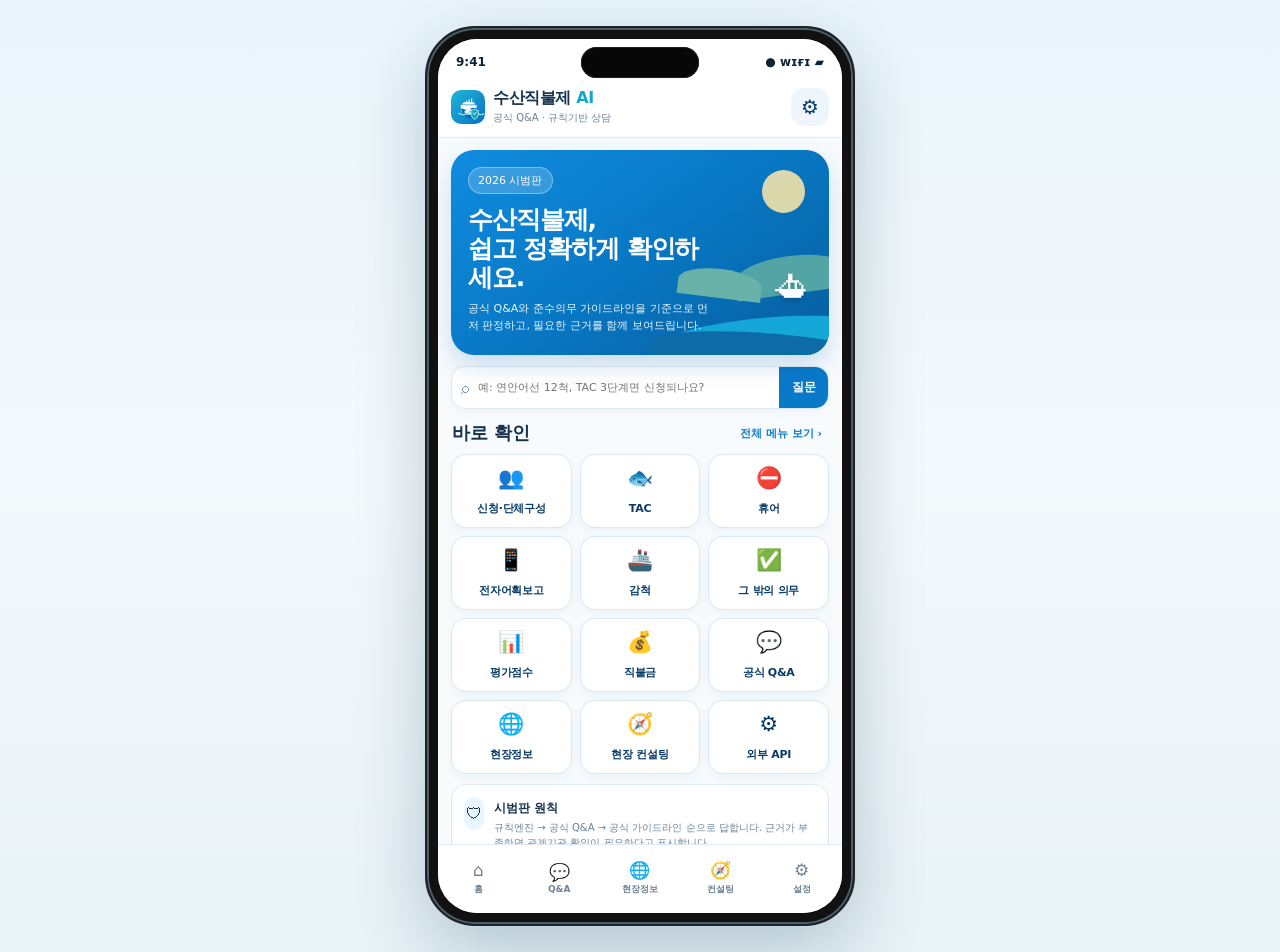
==== index.html @ a07ad02c "Add files via upload" ====
<!doctype html>
<html lang="ko">
<head>
  <meta charset="utf-8">
  <meta name="viewport" content="width=device-width, initial-scale=1, viewport-fit=cover">
  <meta name="theme-color" content="#0a79c9">
  <title>수산직불제 AI</title>
  <link rel="manifest" href="./manifest.json">
  <link rel="stylesheet" href="./css/app.css">
</head>
<body>
  <div class="stage">
    <div class="phone-shell">
      <div class="phone-hardware">
        <div class="dynamic-island"></div>
      </div>

      <div id="app" class="phone-screen">
        <header class="statusbar" aria-hidden="true">
          <span>9:41</span>
          <span>● ᴡɪғɪ ▰</span>
        </header>

        <header class="topbar">
          <div class="brand">
            <img src="./assets/icon.svg" class="brand-icon" alt="">
            <div>
              <strong>수산직불제 <em>AI</em></strong>
              <small>공식 Q&A · 규칙기반 상담</small>
            </div>
          </div>
          <button class="round-icon" data-nav="settings" aria-label="설정">⚙</button>
        </header>

        <main>
          <section class="view active" id="home">
            <article class="hero-card">
              <div class="hero-copy">
                <span class="version-pill">2026 시범판</span>
                <h1>수산직불제,<br>쉽고 정확하게 확인하세요.</h1>
                <p>공식 Q&A와 준수의무 가이드라인을 기준으로 먼저 판정하고, 필요한 근거를 함께 보여드립니다.</p>
              </div>
              <div class="hero-art" aria-hidden="true">
                <div class="sun"></div>
                <div class="island i1"></div>
                <div class="island i2"></div>
                <div class="boat">⛴</div>
                <div class="wave w1"></div>
                <div class="wave w2"></div>
              </div>
            </article>

            <div class="askbar">
              <span class="search-dot">⌕</span>
              <input id="homeQuestion" placeholder="예: 연안어선 12척, TAC 3단계면 신청되나요?">
              <button id="homeAsk">질문</button>
            </div>

            <div id="homeAnswer" class="result-card hidden"></div>

            <div class="section-title-row">
              <h2>바로 확인</h2>
              <button class="text-btn" data-nav="faq">전체 메뉴 보기 ›</button>
            </div>

            <div class="menu-grid">
              <button data-nav="eligibility"><span class="menu-ico people">👥</span><b>신청·단체구성</b></button>
              <button data-tool="faq:TAC"><span class="menu-ico fish">🐟</span><b>TAC</b></button>
              <button data-tool="faq:휴어"><span class="menu-ico stop">⛔</span><b>휴어</b></button>

              <button data-tool="faq:전자어획보고"><span class="menu-ico report">📱</span><b>전자어획보고</b></button>
              <button data-tool="faq:감척"><span class="menu-ico ship">🚢</span><b>감척</b></button>
              <button data-tool="faq:그밖의의무"><span class="menu-ico duty">✅</span><b>그 밖의 의무</b></button>

              <button data-nav="score"><span class="menu-ico score">📊</span><b>평가점수</b></button>
              <button data-tool="faq:직불금"><span class="menu-ico money">💰</span><b>직불금</b></button>
              <button data-nav="faq"><span class="menu-ico qa">💬</span><b>공식 Q&A</b></button>

              <button data-nav="wiki"><span class="menu-ico globe">🌐</span><b>현장정보</b></button>
              <button data-nav="consult"><span class="menu-ico consult">🧭</span><b>현장 컨설팅</b></button>
              <button data-nav="settings"><span class="menu-ico api">⚙</span><b>외부 API</b></button>
            </div>

            <aside class="principle-card">
              <div class="principle-icon">🛡</div>
              <div>
                <strong>시범판 원칙</strong>
                <p>규칙엔진 → 공식 Q&A → 공식 가이드라인 순으로 답합니다. 근거가 부족하면 관계기관 확인이 필요하다고 표시합니다.</p>
              </div>
            </aside>
          </section>

          <section class="view" id="eligibility">
            <div class="page-title">
              <button class="back" data-nav="home">‹</button>
              <h2>신청·단체구성</h2>
              <span></span>
            </div>

            <div class="sheet form">
              <div class="field-row">
                <label>어업 구분</label>
                <select id="fisheryType">
                  <option value="coastal">연안어업</option>
                  <option value="offshore">근해어업</option>
                </select>
              </div>
              <div class="field-row">
                <label>TAC 유형</label>
                <select id="tacType">
                  <option value="ordinary">일반</option>
                  <option value="stage3">TAC 3단계</option>
                  <option value="pilot">시범 TAC</option>
                </select>
              </div>
              <div class="field-row">
                <label>구성 어선 수</label>
                <input id="vesselCount" type="number" min="0" value="12">
              </div>
              <button class="primary wide" id="checkEligibility">판정하기</button>
            </div>
            <div id="eligibilityResult" class="result-card"></div>
          </section>

          <section class="view" id="score">
            <div class="page-title">
              <button class="back" data-nav="home">‹</button>
              <h2>평가점수</h2>
              <span></span>
            </div>

            <div class="sheet form">
              <h3>휴어 점수범위</h3>
              <div class="two-col">
                <label>전체 구성원<input id="closureTotal" type="number" value="30"></label>
                <label>참여 구성원<input id="closureJoin" type="number" value="30"></label>
              </div>
              <label>연속 조업중단 일수<input id="closureDays" type="number" value="55"></label>
              <button class="primary" id="calcClosure">계산</button>
              <div id="closureResult" class="mini-result"></div>
            </div>

            <div class="sheet form">
              <h3>전자어획보고 참여점수</h3>
              <div class="two-col">
                <label>전체 구성원<input id="reportTotal" type="number" value="30"></label>
                <label>참여 구성원<input id="reportJoin" type="number" value="26"></label>
              </div>
              <button class="primary" id="calcReport">계산</button>
              <div id="reportResult" class="mini-result"></div>
            </div>

            <div class="sheet form">
              <h3>부적격 비율 감액</h3>
              <div class="two-col">
                <label>점검 대상 모수<input id="ineligibleTotal" type="number" value="30"></label>
                <label>부적격 구성원<input id="ineligibleCount" type="number" value="10"></label>
              </div>
              <button class="primary" id="calcReduction">감액 계산</button>
              <div id="reductionResult" class="mini-result"></div>
            </div>
          </section>

          <section class="view" id="faq">
            <div class="page-title">
              <button class="back" data-nav="home">‹</button>
              <h2>공식 Q&A</h2>
              <span></span>
            </div>

            <div class="faq-search">
              <input id="faqSearch" placeholder="질문을 검색해보세요. (예: 직불금, 신청자격)">
              <button id="faqSearchBtn">⌕</button>
            </div>
            <div class="chips" id="faqChips"></div>
            <div id="faqList"></div>
          </section>

          <section class="view" id="wiki">
            <div class="page-title">
              <button class="back" data-nav="home">‹</button>
              <h2>현장정보</h2>
              <span></span>
            </div>

            <div class="info-banner">
              <b>공식정보와 이용자 현장정보는 분리됩니다.</b>
              <p>🟢 확인된 정보 / 🟡 이용자 작성정보</p>
            </div>

            <button class="primary wide" id="openWikiForm">＋ 정보 올리기</button>
            <div id="wikiForm" class="sheet form hidden">
              <label>제목<input id="wikiTitle" maxlength="100"></label>
              <label>분류<select id="wikiCategory"><option>TAC</option><option>휴어</option><option>전자어획보고</option><option>감척</option><option>신청</option><option>기타</option></select></label>
              <label>지역(선택)<input id="wikiRegion" placeholder="예: 경남 통영"></label>
              <label>내용<textarea id="wikiBody" rows="5"></textarea></label>
              <label class="check"><input type="checkbox" id="wikiConfirm"> <span>공식자료가 아닌 이용자 현장정보임을 확인합니다.</span></label>
              <button class="primary" id="saveWiki">로컬 시범 저장</button>
            </div>
            <div id="wikiList"></div>
          </section>

          <section class="view" id="consult">
            <div class="page-title">
              <button class="back" data-nav="home">‹</button>
              <h2>현장 컨설팅</h2>
              <span></span>
            </div>

            <div class="warning-banner">
              <b>시범판에서는 개인식별정보를 저장하지 않습니다.</b>
              <p>기관 백엔드 연결 후 동의·권한·보안정책을 적용합니다.</p>
            </div>

            <div class="sheet form">
              <label>익명 사례 ID<input id="caseId" placeholder="예: CASE-2026-001"></label>
              <label>지역<input id="caseRegion" placeholder="시·군 수준"></label>
              <label>어업구분<select id="caseFishery"><option>연안</option><option>근해</option></select></label>
              <label>주요 상담분야<select id="caseTopic"><option>신청·단체구성</option><option>TAC</option><option>휴어</option><option>전자어획보고</option><option>감척</option><option>그 밖의 의무</option><option>직불금</option><option>기타</option></select></label>
              <label>애로사항<textarea id="caseIssue" rows="4"></textarea></label>
              <label>상담·조치내용<textarea id="caseAdvice" rows="4"></textarea></label>
              <button class="primary" id="exportCase">익명 기록 JSON 내려받기</button>
            </div>
          </section>

          <section class="view" id="settings">
            <div class="page-title">
              <button class="back" data-nav="home">‹</button>
              <h2>설정</h2>
              <span></span>
            </div>

            <div class="settings-list">
              <details open>
                <summary><span class="setting-icon blue">🏢</span><div><b>유관기관 API</b><small>해양수산부·지자체 등 기관 데이터 연결</small></div><i>›</i></summary>
                <div class="setting-body form">
                  <label>연결 이름<input id="instName" placeholder="예: 기관 TAC API"></label>
                  <label>Proxy/Base URL<input id="instUrl" placeholder="https://..."></label>
                  <label>임시 토큰(세션 전용)<input id="instToken" type="password" autocomplete="off"></label>
                  <button class="secondary" id="testInst">연결 테스트</button>
                  <div id="instStatus" class="status"></div>
                </div>
              </details>

              <details>
                <summary><span class="setting-icon green">A</span><div><b>유료 API</b><small>더 다양한 분석 기능을 이용할 수 있습니다.</small></div><i>›</i></summary>
                <div class="setting-body form">
                  <label>서비스명<input id="paidName"></label>
                  <label>Proxy/Base URL<input id="paidUrl"></label>
                  <label>임시 토큰(세션 전용)<input id="paidToken" type="password" autocomplete="off"></label>
                  <button class="secondary" id="testPaid">연결 테스트</button>
                  <div id="paidStatus" class="status"></div>
                </div>
              </details>

              <details>
                <summary><span class="setting-icon cyan">✥</span><div><b>AI 연결</b><small>최신 AI로 더 정확한 보조 설명 제공</small></div><i>›</i></summary>
                <div class="setting-body form">
                  <label>공급자<select id="aiProvider"><option>OpenAI</option><option>Gemini</option><option>OpenAI-compatible</option></select></label>
                  <label>Worker Proxy URL<input id="aiUrl" placeholder="https://worker.example.com/ai"></label>
                  <label>모델명<input id="aiModel" placeholder="기관에서 지정"></label>
                  <label>임시 토큰(세션 전용)<input id="aiToken" type="password" autocomplete="off"></label>
                  <button class="secondary" id="testAi">연결 테스트</button>
                  <div id="aiStatus" class="status"></div>
                </div>
              </details>

              <details>
                <summary><span class="setting-icon gray">🗓</span><div><b>기준연도 설정</b><small>현재 2026년 기준</small></div><i>›</i></summary>
                <div class="setting-body"><p>v0.2 시범판은 2026년 공식 Q&A·가이드라인 기준입니다.</p></div>
              </details>

              <details>
                <summary><span class="setting-icon blue">?</span><div><b>도움말</b><small>이용 방법과 주의사항</small></div><i>›</i></summary>
                <div class="setting-body"><p>API가 없어도 기본 상담은 작동합니다. 운영판에서는 실제 API Key를 정적 파일에 넣지 않고 Worker/기관 서버 환경변수에 보관합니다.</p></div>
              </details>
            </div>

            <div class="future-card">
              <span>◉</span>
              <div>
                <b>확장 가능한 구조</b>
                <p>향후 수산자원 관리, 어획량, 자원량 등 기관 데이터와 연계할 수 있도록 설계합니다.</p>
              </div>
            </div>
          </section>
        </main>

        <nav class="bottomnav">
          <button data-nav="home"><span>⌂</span><b>홈</b></button>
          <button data-nav="faq"><span>💬</span><b>Q&A</b></button>
          <button data-nav="wiki"><span>🌐</span><b>현장정보</b></button>
          <button data-nav="consult"><span>🧭</span><b>컨설팅</b></button>
          <button data-nav="settings"><span>⚙</span><b>설정</b></button>
        </nav>
      </div>
    </div>
  </div>

  <script src="./js/app.js"></script>
</body>
</html>
---- css/app.css ----
:root{
  --blue:#0a79c9;--blue2:#0e8fe1;--navy:#073a66;--cyan:#19acd3;--teal:#15a6a3;
  --bg:#edf5fa;--screen:#f7fbfe;--card:#fff;--text:#15324a;--muted:#6a8295;
  --line:#dce9f2;--ok:#0b9d69;--warn:#f59a23;--danger:#d84f4f;
}
*{box-sizing:border-box}
html,body{margin:0;min-height:100%;font-family:system-ui,-apple-system,"Noto Sans KR","Apple SD Gothic Neo",sans-serif;color:var(--text);background:
linear-gradient(180deg,#eaf5fb,#f4f9fc 50%,#e8f2f7)}
body{padding:26px 12px}
button,input,select,textarea{font:inherit}
button{cursor:pointer}

.stage{min-height:100vh;display:flex;justify-content:center;align-items:flex-start}
.phone-shell{
  width:430px;max-width:100%;height:900px;position:relative;background:#111;border:2px solid #1c242a;
  border-radius:50px;padding:11px;box-shadow:0 24px 70px rgba(13,55,79,.24),inset 0 0 0 2px #4d5d67;
}
.phone-hardware{position:absolute;inset:0;pointer-events:none;z-index:100}
.dynamic-island{
  position:absolute;top:19px;left:50%;transform:translateX(-50%);width:118px;height:31px;border-radius:20px;background:#070707;
  box-shadow:inset 0 0 0 1px #202020;
}
.phone-screen{
  position:relative;width:100%;height:100%;border-radius:39px;overflow:hidden;background:var(--screen);
  display:flex;flex-direction:column;
}
.statusbar{
  height:37px;display:flex;align-items:center;justify-content:space-between;padding:8px 18px 0;font-size:12px;font-weight:800;color:#0d2435;
  background:#fff;flex:0 0 auto;
}
.topbar{
  height:62px;background:#fff;border-bottom:1px solid var(--line);display:flex;align-items:center;justify-content:space-between;
  padding:9px 13px;flex:0 0 auto;
}
.brand{display:flex;align-items:center;gap:8px}.brand-icon{width:34px;height:34px;border-radius:10px}
.brand strong{display:block;font-size:16px;letter-spacing:-.4px}.brand em{font-style:normal;color:#14a8c5}.brand small{display:block;font-size:10px;color:var(--muted);margin-top:2px}
.round-icon{width:38px;height:38px;border:0;border-radius:13px;background:#eef6fb;color:var(--navy);font-size:20px}

main{flex:1;overflow:auto;padding:12px 13px 90px;scrollbar-width:none}main::-webkit-scrollbar{display:none}
.view{display:none}.view.active{display:block}

.hero-card{
  position:relative;height:205px;border-radius:23px;overflow:hidden;background:linear-gradient(145deg,#108ce0 0%,#0877c3 52%,#075d9e 100%);
  color:#fff;padding:17px 17px 15px;box-shadow:0 11px 25px rgba(0,91,154,.18)
}
.hero-copy{position:relative;z-index:2;width:73%}.version-pill{display:inline-block;padding:5px 9px;border-radius:999px;background:rgba(255,255,255,.18);border:1px solid rgba(255,255,255,.35);font-size:11px}
.hero-card h1{font-size:25px;line-height:1.15;margin:12px 0 8px;letter-spacing:-1.1px}.hero-card p{font-size:11px;line-height:1.55;margin:0;color:#e8f7ff}
.hero-art{position:absolute;right:0;bottom:0;width:47%;height:100%;overflow:hidden}
.sun{position:absolute;width:43px;height:43px;border-radius:50%;background:#ffe9a8;right:24px;top:20px;opacity:.85}
.island{position:absolute;background:#5bb7b6;border-radius:50% 50% 0 0;filter:brightness(.9)}.i1{width:110px;height:38px;right:-16px;bottom:61px;transform:rotate(-8deg)}.i2{width:84px;height:29px;right:67px;bottom:57px;transform:rotate(7deg);background:#74c6bc}
.boat{position:absolute;right:19px;bottom:47px;font-size:35px;filter:drop-shadow(0 3px 2px rgba(0,0,0,.15))}
.wave{position:absolute;left:0;right:0;border-radius:50% 50% 0 0}.w1{height:53px;bottom:-15px;background:#13a6d6;transform:rotate(-4deg);width:140%}.w2{height:39px;bottom:-18px;background:#0d6ca8;transform:rotate(5deg);width:140%}

.askbar{
  margin:11px 0 12px;display:grid;grid-template-columns:24px 1fr 49px;align-items:center;background:#fff;border:1px solid var(--line);
  border-radius:14px;height:43px;box-shadow:0 3px 10px rgba(18,67,97,.04);overflow:hidden
}
.search-dot{padding-left:9px;color:#8199aa}.askbar input{height:100%;border:0;outline:0;font-size:11px;color:var(--text);min-width:0}.askbar button{height:100%;border:0;background:var(--blue);color:#fff;font-weight:800;font-size:12px}

.section-title-row{display:flex;justify-content:space-between;align-items:center;margin:3px 1px 9px}.section-title-row h2{font-size:18px;margin:0}.text-btn{border:0;background:transparent;color:var(--blue);font-size:11px;font-weight:700}

.menu-grid{display:grid;grid-template-columns:repeat(3,1fr);gap:8px}
.menu-grid button{
  min-height:74px;border:1px solid #d9e8f2;border-radius:15px;background:#fff;padding:9px 5px 7px;
  box-shadow:0 4px 10px rgba(27,77,107,.05);color:var(--navy)
}
.menu-ico{display:block;font-size:21px;line-height:1;margin-bottom:8px}.menu-grid b{font-size:11px;letter-spacing:-.3px}

.principle-card{display:flex;gap:10px;margin-top:10px;padding:12px;border-radius:15px;background:#fff;border:1px solid var(--line)}
.principle-icon{width:33px;height:33px;border-radius:12px;display:grid;place-items:center;background:#e9f5ff}
.principle-card strong{font-size:12px}.principle-card p{font-size:10px;line-height:1.45;margin:4px 0 0;color:var(--muted)}

.page-title{display:grid;grid-template-columns:38px 1fr 38px;align-items:center;margin:0 0 11px}.page-title h2{text-align:center;font-size:17px;margin:0}.back{border:0;background:transparent;font-size:31px;line-height:1;color:#1d3c53}

.sheet,.result-card,.faq-item,.wiki-item{background:#fff;border:1px solid var(--line);border-radius:17px;box-shadow:0 4px 13px rgba(15,63,92,.05)}
.sheet{padding:14px;margin:10px 0}
.form{display:grid;gap:11px}.form h3{margin:0 0 2px;font-size:15px}.form label{display:grid;gap:6px;font-size:11px;font-weight:800;color:#315268}
.form input,.form select,.form textarea{width:100%;border:1px solid var(--line);border-radius:11px;background:#fbfdff;padding:11px;color:var(--text);outline:none}
.field-row{display:grid;grid-template-columns:110px 1fr;align-items:center}.field-row label{font-size:12px}.two-col{display:grid;grid-template-columns:1fr 1fr;gap:9px}
.check{display:grid!important;grid-template-columns:auto 1fr!important;align-items:start!important}.check input{width:auto!important;margin-top:3px}
.primary,.secondary{border-radius:12px;padding:11px 13px;font-weight:800;border:0}.primary{background:linear-gradient(135deg,var(--blue),var(--blue2));color:#fff}.secondary{background:#fff;color:var(--blue);border:1px solid var(--blue)}.wide{width:100%}

.result-card{padding:13px;margin:10px 0;font-size:12px;line-height:1.55}.result-card h3{font-size:14px;margin:4px 0 6px}.verdict{font-size:15px;font-weight:900;color:var(--ok)}.warn{color:var(--warn);font-weight:800}.source{margin-top:9px;padding-top:8px;border-top:1px solid var(--line);font-size:10px;color:var(--muted)}
.mini-result{padding:11px;border-radius:11px;background:#eef8ff;font-size:11px;line-height:1.5}.hidden{display:none!important}

.faq-search{height:42px;display:grid;grid-template-columns:1fr 42px;background:#fff;border:1px solid var(--line);border-radius:13px;overflow:hidden;margin-bottom:9px}.faq-search input{border:0;outline:0;padding:0 12px;font-size:11px}.faq-search button{border:0;background:#0a9ed4;color:#fff;font-size:20px}
.chips{display:flex;gap:6px;overflow:auto;padding:0 0 8px;scrollbar-width:none}.chips::-webkit-scrollbar{display:none}.chips button{white-space:nowrap;border:1px solid var(--line);background:#fff;border-radius:999px;padding:7px 10px;font-size:10px;color:#456376}.chips button.active{background:#0a73c5;color:#fff;border-color:#0a73c5}
.faq-item{margin:7px 0;padding:11px 12px}.faq-item summary{cursor:pointer;font-size:11px;font-weight:800;list-style:none}.faq-item summary::-webkit-details-marker{display:none}.faq-item .ans{padding-top:9px;line-height:1.55;font-size:11px;color:#3e5c71}
.tag{display:inline-block;margin-bottom:5px;padding:3px 7px;border-radius:999px;background:#ecf6fd;color:#0874bd;font-size:9px;font-weight:800}

.info-banner,.warning-banner,.future-card{border-radius:16px;padding:13px;margin-bottom:10px;font-size:11px;line-height:1.5}.info-banner{background:#effaf8;border:1px solid #d0eee8}.warning-banner{background:#fff4f4;border:1px solid #f1d0d0}.info-banner p,.warning-banner p{margin:4px 0 0;color:var(--muted)}
.wiki-item{padding:12px;margin:8px 0}.wiki-item h3{font-size:13px;margin:3px 0}.wiki-item small{font-size:9px;color:var(--muted)}.wiki-item p{font-size:11px;line-height:1.5}

.settings-list{display:grid;gap:8px}.settings-list details{background:#fff;border:1px solid var(--line);border-radius:16px;overflow:hidden}.settings-list summary{display:grid;grid-template-columns:40px 1fr 16px;gap:9px;align-items:center;padding:12px;cursor:pointer;list-style:none}.settings-list summary::-webkit-details-marker{display:none}.settings-list summary b{display:block;font-size:12px}.settings-list summary small{display:block;font-size:9px;color:var(--muted);margin-top:2px}.settings-list summary i{font-style:normal;color:#8aa0ae;font-size:21px}.setting-icon{width:34px;height:34px;border-radius:50%;display:grid;place-items:center;font-weight:900;background:#eef5f9}.setting-icon.blue{background:#e9f4ff;color:#0a76c7}.setting-icon.green{background:#eef9ec;color:#39a349}.setting-icon.cyan{background:#e9f8fb;color:#12a8c5}.setting-icon.gray{background:#f1f3f4;color:#71818c}.setting-body{padding:0 12px 13px;border-top:1px solid #edf3f7}.setting-body p{font-size:10px;line-height:1.5;color:var(--muted)}
.future-card{display:flex;gap:10px;margin-top:11px;background:#eaf7ff;border:1px solid #d2eaf8}.future-card span{font-size:24px;color:#0b78c4}.future-card b{font-size:11px}.future-card p{margin:4px 0 0;color:#587287;font-size:10px}

.status{font-size:10px;color:var(--muted)}
.bottomnav{
  position:absolute;left:0;right:0;bottom:0;height:69px;display:grid;grid-template-columns:repeat(5,1fr);background:rgba(255,255,255,.97);
  border-top:1px solid var(--line);z-index:30;padding-bottom:5px
}
.bottomnav button{border:0;background:transparent;color:#6d8494;padding:6px 0 2px}.bottomnav button span{display:block;font-size:17px;line-height:1.1}.bottomnav button b{display:block;font-size:9px;margin-top:3px}.bottomnav button:hover,.bottomnav button:focus{color:var(--blue)}

@media(max-width:520px){
  body{padding:0;background:#fff}
  .phone-shell{width:100%;height:100vh;border:0;border-radius:0;padding:0;background:#fff;box-shadow:none}
  .phone-screen{border-radius:0}
  .phone-hardware,.dynamic-island{display:none}
  .statusbar{display:none}
  .topbar{padding-top:max(9px,env(safe-area-inset-top));height:auto;min-height:60px}
  .bottomnav{padding-bottom:max(5px,env(safe-area-inset-bottom));height:calc(69px + env(safe-area-inset-bottom))}
}
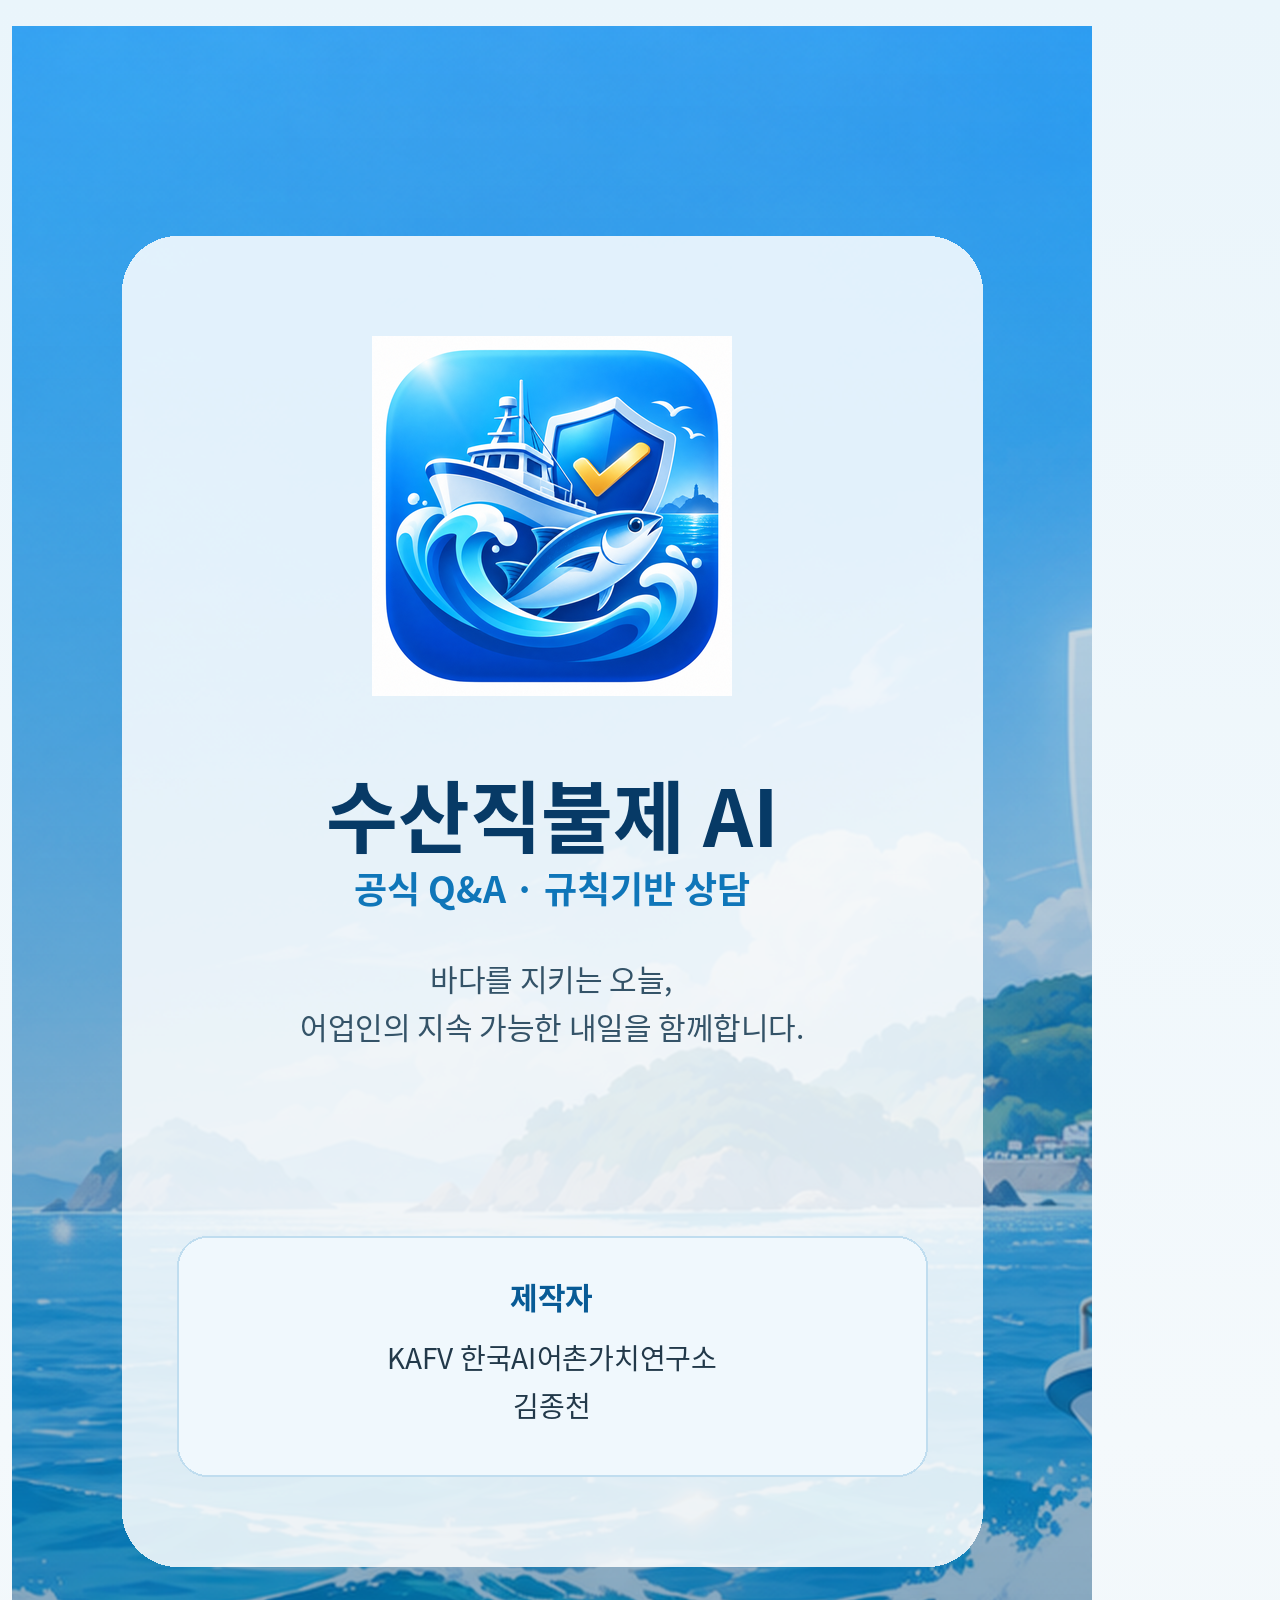
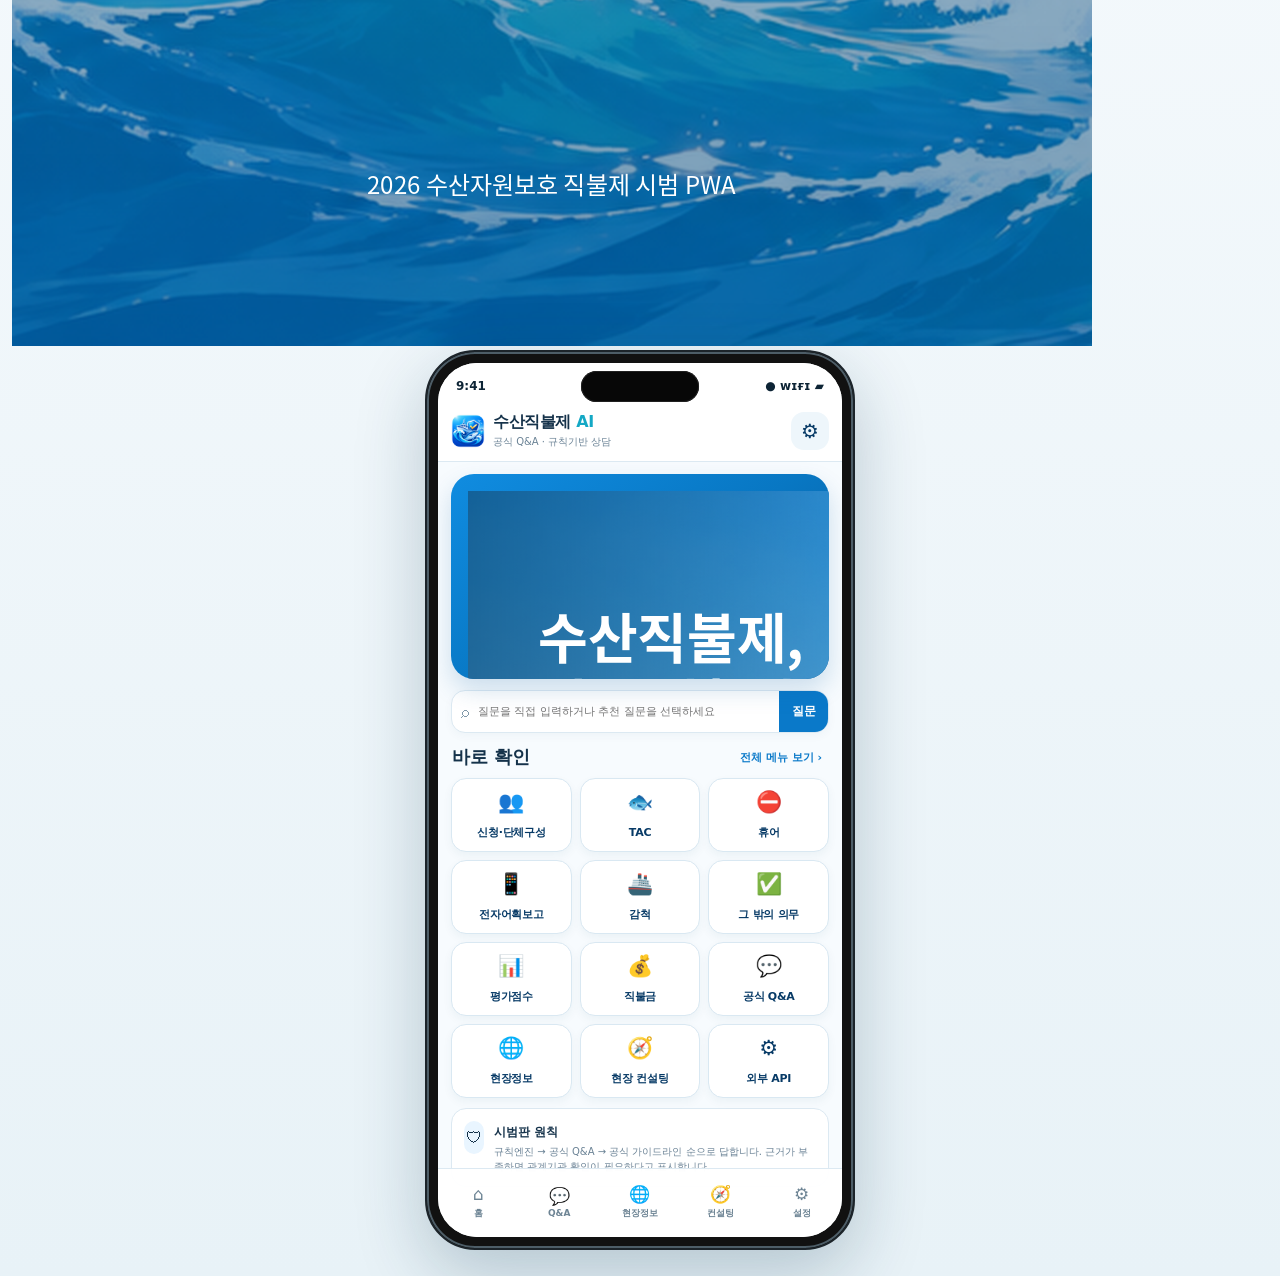
==== commit 8d6a04bb: "Add files via upload" ====
--- a/index.html
+++ b/index.html
@@ -4,11 +4,22 @@
   <meta charset="utf-8">
   <meta name="viewport" content="width=device-width, initial-scale=1, viewport-fit=cover">
   <meta name="theme-color" content="#0a79c9">
+  <meta name="apple-mobile-web-app-capable" content="yes">
+  <meta name="apple-mobile-web-app-status-bar-style" content="default">
+  <meta name="apple-mobile-web-app-title" content="수산직불제 AI">
+  <meta property="og:title" content="수산직불제 AI">
+  <meta property="og:description" content="공식 Q&A·가이드라인 기반 규칙형 수산직불제 상담 PWA">
+  <meta property="og:image" content="./assets/images/cover-1600x900.png">
+  <link rel="apple-touch-icon" href="./assets/icons/icon-192.png">
+  <link rel="apple-touch-startup-image" href="./assets/images/splash-1080x1920.png">
   <title>수산직불제 AI</title>
   <link rel="manifest" href="./manifest.json">
   <link rel="stylesheet" href="./css/app.css">
 </head>
 <body>
+  <div id="appSplash" class="app-splash" aria-hidden="true">
+    <img src="./assets/images/splash-1080x1920.png" alt="">
+  </div>
   <div class="stage">
     <div class="phone-shell">
       <div class="phone-hardware">
@@ -23,7 +34,7 @@
 
         <header class="topbar">
           <div class="brand">
-            <img src="./assets/icon.svg" class="brand-icon" alt="">
+            <img src="./assets/icons/icon-192.png" class="brand-icon" alt="">
             <div>
               <strong>수산직불제 <em>AI</em></strong>
               <small>공식 Q&A · 규칙기반 상담</small>
@@ -34,26 +45,20 @@
 
         <main>
           <section class="view active" id="home">
-            <article class="hero-card">
-              <div class="hero-copy">
-                <span class="version-pill">2026 시범판</span>
-                <h1>수산직불제,<br>쉽고 정확하게 확인하세요.</h1>
-                <p>공식 Q&A와 준수의무 가이드라인을 기준으로 먼저 판정하고, 필요한 근거를 함께 보여드립니다.</p>
-              </div>
-              <div class="hero-art" aria-hidden="true">
-                <div class="sun"></div>
-                <div class="island i1"></div>
-                <div class="island i2"></div>
-                <div class="boat">⛴</div>
-                <div class="wave w1"></div>
-                <div class="wave w2"></div>
-              </div>
+            <article class="hero-card hero-photo">
+              <img src="./assets/images/hero-1200x560.png" alt="수산직불제 AI - 쉽고 정확하게 확인하세요">
+              <span class="version-pill hero-version">2026 시범판</span>
             </article>
 
-            <div class="askbar">
-              <span class="search-dot">⌕</span>
-              <input id="homeQuestion" placeholder="예: 연안어선 12척, TAC 3단계면 신청되나요?">
-              <button id="homeAsk">질문</button>
+            <div class="ask-combo" id="homeAskCombo">
+              <div class="askbar">
+                <span class="search-dot">⌕</span>
+                <input id="homeQuestion" autocomplete="off" aria-autocomplete="list"
+                  aria-controls="questionSuggestions"
+                  placeholder="질문을 직접 입력하거나 추천 질문을 선택하세요">
+                <button id="homeAsk">질문</button>
+              </div>
+              <div id="questionSuggestions" class="question-suggestions hidden" role="listbox"></div>
             </div>
 
             <div id="homeAnswer" class="result-card hidden"></div>
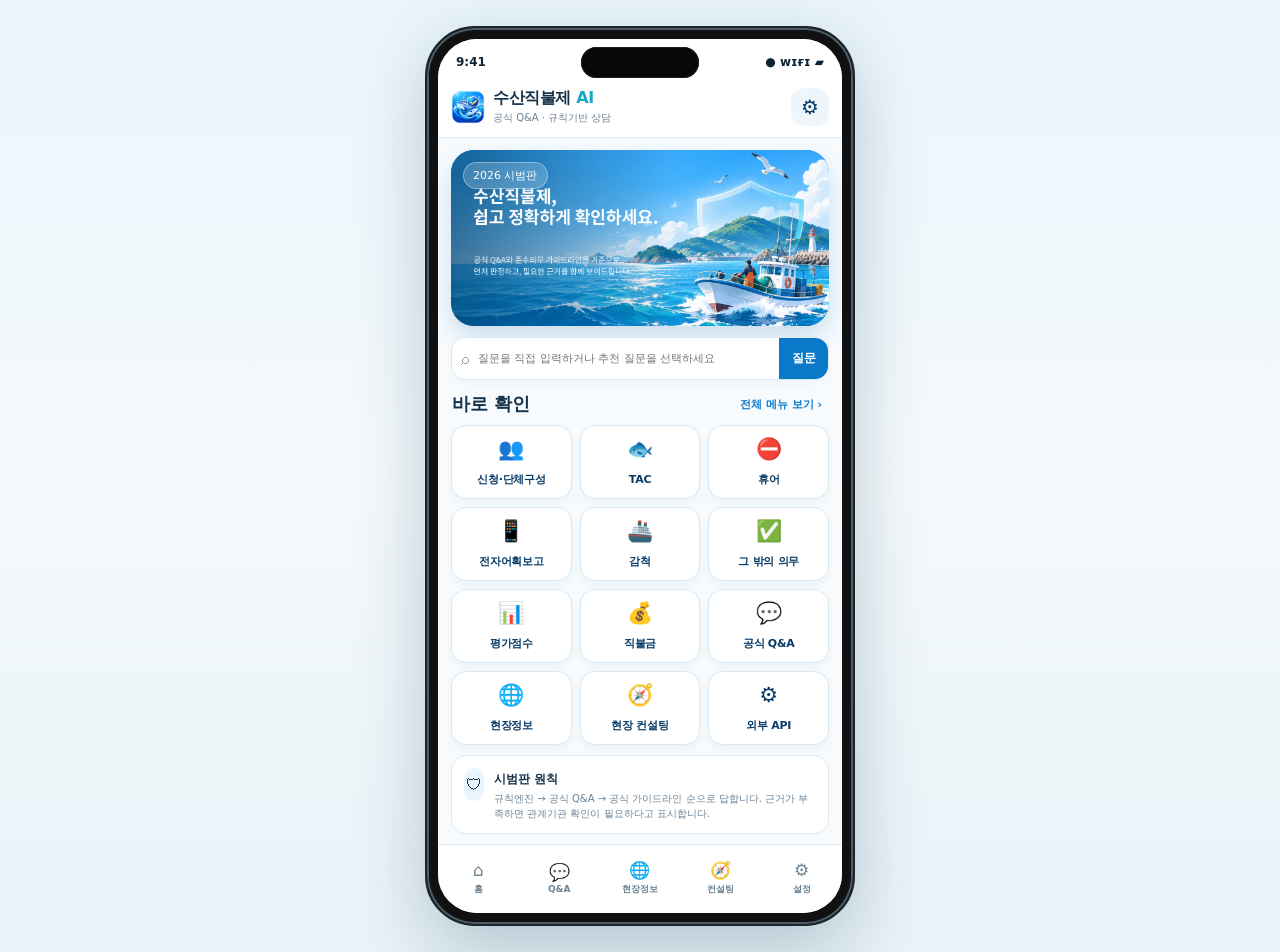
==== commit c36fba8d: "Update index.html" ====
--- a/index.html
+++ b/index.html
@@ -304,4 +304,4 @@
 
   <script src="./js/app.js"></script>
 </body>
-</html>+</html>
--- a/css/app.css
+++ b/css/app.css
@@ -111,3 +111,61 @@
   .topbar{padding-top:max(9px,env(safe-area-inset-top));height:auto;min-height:60px}
   .bottomnav{padding-bottom:max(5px,env(safe-area-inset-bottom));height:calc(69px + env(safe-area-inset-bottom))}
 }
+
+
+/* ===== v0.3: 실제 이미지 Hero / Splash / 질문 자동완성 ===== */
+.app-splash{
+  position:fixed;inset:0;z-index:9999;background:#0879c9;
+  display:flex;align-items:center;justify-content:center;
+  opacity:1;visibility:visible;transition:opacity .35s ease,visibility .35s ease;
+}
+.app-splash img{width:100%;height:100%;object-fit:cover}
+.app-splash.is-hidden{opacity:0;visibility:hidden;pointer-events:none}
+
+.hero-card.hero-photo{
+  height:auto;aspect-ratio:1200/560;padding:0;background:#0879c9;
+  position:relative;overflow:hidden;border-radius:23px;
+}
+.hero-card.hero-photo>img{
+  display:block;width:100%;height:100%;object-fit:cover;
+}
+.hero-version{
+  position:absolute;top:12px;left:12px;z-index:3;
+  box-shadow:0 2px 10px rgba(0,52,91,.14);
+}
+
+.ask-combo{position:relative;z-index:40;margin:11px 0 12px}
+.ask-combo .askbar{margin:0}
+.question-suggestions{
+  position:absolute;top:48px;left:0;right:0;z-index:50;
+  max-height:325px;overflow:auto;background:rgba(255,255,255,.99);
+  border:1px solid #cfe1ec;border-radius:15px;
+  box-shadow:0 14px 30px rgba(17,65,94,.18);
+  padding:7px;scrollbar-width:thin;
+}
+.question-suggestions::before{
+  content:"추천 질문 · 선택하거나 직접 입력할 수 있습니다";
+  display:block;padding:5px 8px 7px;color:#72899a;font-size:9px;font-weight:700;
+}
+.suggestion-item{
+  width:100%;display:grid;grid-template-columns:auto 1fr;gap:8px;align-items:start;
+  text-align:left;border:0;border-bottom:1px solid #edf3f7;background:#fff;
+  padding:9px 8px;color:#16384e;border-radius:9px;
+}
+.suggestion-item:last-child{border-bottom:0}
+.suggestion-item:hover,.suggestion-item.active{background:#edf8ff}
+.suggestion-cat{
+  display:inline-block;white-space:nowrap;margin-top:1px;padding:3px 6px;border-radius:999px;
+  background:#e8f5fd;color:#0876bd;font-size:8px;font-weight:900;
+}
+.suggestion-text{font-size:10px;line-height:1.38;font-weight:750}
+.suggestion-empty{padding:13px 10px;color:#768d9d;font-size:10px;line-height:1.45}
+.asked-question{
+  margin:-2px -1px 10px;padding:8px 10px;border-radius:10px;
+  background:#f2f8fc;color:#496779;font-size:10px;font-weight:700;
+}
+.asked-question b{color:#0877c3}
+
+@media(max-width:520px){
+  .question-suggestions{top:48px;max-height:42vh}
+}
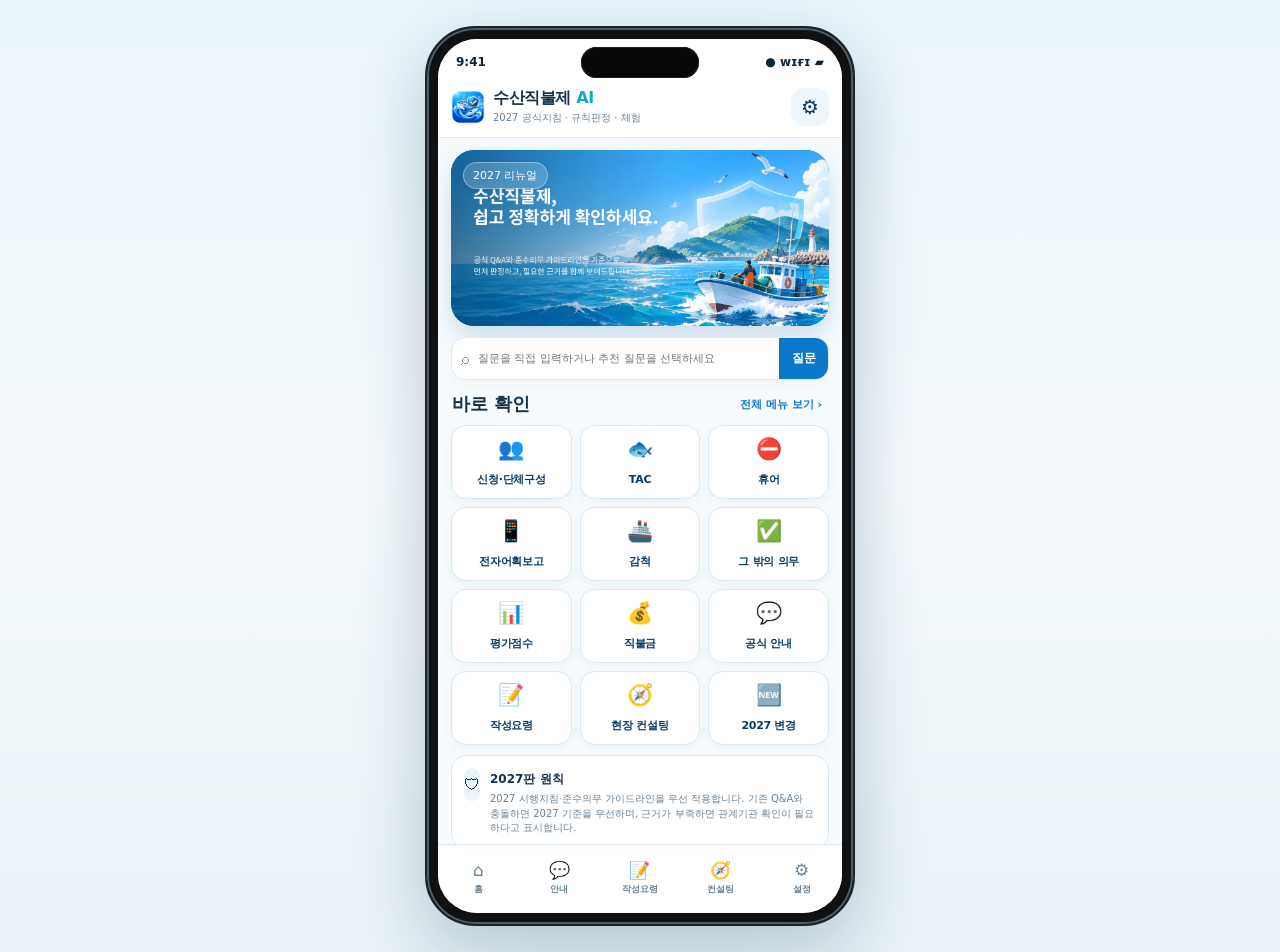
==== commit 84c17521: "Add files via upload" ====
--- a/index.html
+++ b/index.html
@@ -8,7 +8,7 @@
   <meta name="apple-mobile-web-app-status-bar-style" content="default">
   <meta name="apple-mobile-web-app-title" content="수산직불제 AI">
   <meta property="og:title" content="수산직불제 AI">
-  <meta property="og:description" content="공식 Q&A·가이드라인 기반 규칙형 수산직불제 상담 PWA">
+  <meta property="og:description" content="2027 시행지침·가이드라인 기반 수산직불제 상담·체험 PWA">
   <meta property="og:image" content="./assets/images/cover-1600x900.png">
   <link rel="apple-touch-icon" href="./assets/icons/icon-192.png">
   <link rel="apple-touch-startup-image" href="./assets/images/splash-1080x1920.png">
@@ -37,7 +37,7 @@
             <img src="./assets/icons/icon-192.png" class="brand-icon" alt="">
             <div>
               <strong>수산직불제 <em>AI</em></strong>
-              <small>공식 Q&A · 규칙기반 상담</small>
+              <small>2027 공식지침 · 규칙판정 · 체험</small>
             </div>
           </div>
           <button class="round-icon" data-nav="settings" aria-label="설정">⚙</button>
@@ -47,7 +47,7 @@
           <section class="view active" id="home">
             <article class="hero-card hero-photo">
               <img src="./assets/images/hero-1200x560.png" alt="수산직불제 AI - 쉽고 정확하게 확인하세요">
-              <span class="version-pill hero-version">2026 시범판</span>
+              <span class="version-pill hero-version">2027 리뉴얼</span>
             </article>
 
             <div class="ask-combo" id="homeAskCombo">
@@ -73,24 +73,24 @@
               <button data-tool="faq:TAC"><span class="menu-ico fish">🐟</span><b>TAC</b></button>
               <button data-tool="faq:휴어"><span class="menu-ico stop">⛔</span><b>휴어</b></button>
 
-              <button data-tool="faq:전자어획보고"><span class="menu-ico report">📱</span><b>전자어획보고</b></button>
+              <button data-nav="ereport"><span class="menu-ico report">📱</span><b>전자어획보고</b></button>
               <button data-tool="faq:감척"><span class="menu-ico ship">🚢</span><b>감척</b></button>
               <button data-tool="faq:그밖의의무"><span class="menu-ico duty">✅</span><b>그 밖의 의무</b></button>
 
               <button data-nav="score"><span class="menu-ico score">📊</span><b>평가점수</b></button>
-              <button data-tool="faq:직불금"><span class="menu-ico money">💰</span><b>직불금</b></button>
-              <button data-nav="faq"><span class="menu-ico qa">💬</span><b>공식 Q&A</b></button>
-
-              <button data-nav="wiki"><span class="menu-ico globe">🌐</span><b>현장정보</b></button>
+              <button data-nav="payment"><span class="menu-ico money">💰</span><b>직불금</b></button>
+              <button data-nav="faq"><span class="menu-ico qa">💬</span><b>공식 안내</b></button>
+
+              <button data-nav="guide"><span class="menu-ico guide">📝</span><b>작성요령</b></button>
               <button data-nav="consult"><span class="menu-ico consult">🧭</span><b>현장 컨설팅</b></button>
-              <button data-nav="settings"><span class="menu-ico api">⚙</span><b>외부 API</b></button>
+              <button data-nav="changes2027"><span class="menu-ico newyear">🆕</span><b>2027 변경</b></button>
             </div>
 
             <aside class="principle-card">
               <div class="principle-icon">🛡</div>
               <div>
-                <strong>시범판 원칙</strong>
-                <p>규칙엔진 → 공식 Q&A → 공식 가이드라인 순으로 답합니다. 근거가 부족하면 관계기관 확인이 필요하다고 표시합니다.</p>
+                <strong>2027판 원칙</strong>
+                <p>2027 시행지침·준수의무 가이드라인을 우선 적용합니다. 기존 Q&A와 충돌하면 2027 기준을 우선하며, 근거가 부족하면 관계기관 확인이 필요하다고 표시합니다.</p>
               </div>
             </aside>
           </section>
@@ -111,12 +111,8 @@
                 </select>
               </div>
               <div class="field-row">
-                <label>TAC 유형</label>
-                <select id="tacType">
-                  <option value="ordinary">일반</option>
-                  <option value="stage3">TAC 3단계</option>
-                  <option value="pilot">시범 TAC</option>
-                </select>
+                <label>2027 기준</label>
+                <div class="static-value">근해 5척 · 연안 10척</div>
               </div>
               <div class="field-row">
                 <label>구성 어선 수</label>
@@ -125,6 +121,14 @@
               <button class="primary wide" id="checkEligibility">판정하기</button>
             </div>
             <div id="eligibilityResult" class="result-card"></div>
+
+            <div class="sheet form">
+              <h3>조업일수 요건</h3>
+              <label class="check"><input type="checkbox" id="isTacStage3Main"> <span>TAC 3단계(정착) 대상 어종을 주로 조업하는 신청단체</span></label>
+              <label>조업일수<input id="operatingDays" type="number" min="0" value="60"></label>
+              <button class="primary" id="checkOperatingDays">조업일수 판정</button>
+              <div id="operatingDaysResult" class="mini-result"></div>
+            </div>
           </section>
 
           <section class="view" id="score">
@@ -135,12 +139,13 @@
             </div>
 
             <div class="sheet form">
-              <h3>휴어 점수범위</h3>
+              <h3>휴어 점수</h3>
               <div class="two-col">
                 <label>전체 구성원<input id="closureTotal" type="number" value="30"></label>
                 <label>참여 구성원<input id="closureJoin" type="number" value="30"></label>
               </div>
               <label>연속 조업중단 일수<input id="closureDays" type="number" value="55"></label>
+              <label>금어기와의 관계<select id="closureRelation"><option value="continuous">금어기와 연속 설정</option><option value="separate">금어기와 별도 / 금어기 없음</option></select></label>
               <button class="primary" id="calcClosure">계산</button>
               <div id="closureResult" class="mini-result"></div>
             </div>
@@ -166,10 +171,87 @@
             </div>
           </section>
 
+          <section class="view" id="changes2027">
+            <div class="page-title">
+              <button class="back" data-nav="home">‹</button>
+              <h2>2027년 변경사항</h2>
+              <span></span>
+            </div>
+            <div class="change-hero">
+              <span class="change-badge">2027 핵심개편</span>
+              <h3>달라진 기준을 한눈에 확인하세요.</h3>
+              <p>카드를 누르면 변경 전·후와 2027 적용기준을 팝업으로 확인할 수 있습니다.</p>
+            </div>
+            <div class="change-grid" id="changeGrid">
+              <button data-change="group"><span>👥</span><b>단체구성</b><small>근해 5 · 연안 10</small></button>
+              <button data-change="schedule"><span>🗓</span><b>신청·이행기간</b><small>11.16~12.11</small></button>
+              <button data-change="days"><span>🛥</span><b>조업일수</b><small>60일 / 30일</small></button>
+              <button data-change="score"><span>📊</span><b>평가배점</b><small>35·25·20·20</small></button>
+              <button data-change="closure"><span>⛔</span><b>휴어</b><small>금어기 연속 여부</small></button>
+              <button data-change="ereport"><span>📱</span><b>전자어획보고</b><small>20점 + 사용체험</small></button>
+              <button data-change="other"><span>✅</span><b>그 밖의 의무</b><small>최대 20점</small></button>
+              <button data-change="payment"><span>💰</span><b>직불금 단가</b><small>구간별 계산 가능</small></button>
+              <button data-change="penalty"><span>⚠</span><b>중도포기 감점</b><small>2028년부터 적용</small></button>
+            </div>
+            <div class="source-note">근거: 2027년 수산자원보호 직접지불제 사업 시행지침 · 2027년 준수의무 가이드라인</div>
+          </section>
+
+          <section class="view" id="ereport">
+            <div class="page-title">
+              <button class="back" data-nav="home">‹</button>
+              <h2>전자어획보고</h2>
+              <span></span>
+            </div>
+            <div class="info-banner ereport-banner">
+              <b>2027년은 어획증명관리시스템 앱으로 보고합니다.</b>
+              <p>수협 조업정보알리미 앱은 인정되지 않는다고 가이드라인에 명시되어 있습니다.</p>
+            </div>
+            <div class="metric-row">
+              <div><b>20점</b><small>최대 배점</small></div>
+              <div><b>50%</b><small>최소 참여율</small></div>
+              <div><b>80%</b><small>개별 이행 인정</small></div>
+            </div>
+            <div class="sheet compact-info">
+              <h3>보고 기준</h3>
+              <p><b>연안</b> · 조업일마다 1회 이상, 하루 여러 항차도 1회 인정</p>
+              <p><b>근해</b> · 1항차(출항~입항)마다 1회 이상</p>
+              <p><b>무어획</b> · ‘어획물 없음’으로 보고</p>
+              <p><b>인정기간</b> · 2027.2.1.~9.30. 입력 실적</p>
+            </div>
+            <div class="experience-actions">
+              <button class="secondary experience-btn" data-guide="ereport"><span>📝</span><b>작성요령 보기</b><small>신청서·이행계획서·평가지표</small></button>
+              <button class="secondary experience-btn" data-modal="reportExample"><span>🖼</span><b>사용 예시 보기</b><small>공식 자료 화면 2장</small></button>
+              <button class="primary experience-btn experience-wide" data-modal="reportSimulator"><span>🎮</span><b>직접 체험하기</b><small>실제 전송 없는 연습모드</small></button>
+            </div>
+            <button class="text-link-btn" data-tool="faq:전자어획보고">전자어획보고 공식 안내 더 보기 ›</button>
+          </section>
+
+          <section class="view" id="payment">
+            <div class="page-title">
+              <button class="back" data-nav="home">‹</button>
+              <h2>직불금 계산</h2>
+              <span></span>
+            </div>
+            <div class="info-banner"><b>2027 시행지침의 톤수 구간별 단가를 적용합니다.</b><p>최종 지급은 지급요건·이행점검 결과 등에 따라 달라질 수 있습니다.</p></div>
+            <div class="sheet form">
+              <label>지급대상자<select id="payType"><option value="individual">개인</option><option value="corporate">법인</option></select></label>
+              <label>본선/대상어선 총톤수<input id="mainTonnage" type="number" step="0.01" min="0" value="9.77"></label>
+              <label class="check"><input type="checkbox" id="fleetMode"><span>선단조업(부속선 톤수 10% 추가 인정)</span></label>
+              <label id="auxTonnageLabel" class="hidden">부속선 톤수 합<input id="auxTonnage" type="number" step="0.01" min="0" value="0"></label>
+              <button class="primary" id="calcPayment">예상 직불금 계산</button>
+              <div id="paymentResult" class="mini-result"></div>
+            </div>
+            <div class="rate-table">
+              <div><b>10톤 이하</b><span>75만원/톤</span></div>
+              <div><b>10~20톤</b><span>70만원/톤</span></div>
+              <div><b>20톤 초과</b><span>65만원/톤</span></div>
+            </div>
+          </section>
+
           <section class="view" id="faq">
             <div class="page-title">
               <button class="back" data-nav="home">‹</button>
-              <h2>공식 Q&A</h2>
+              <h2>2027 공식 안내</h2>
               <span></span>
             </div>
 
@@ -181,28 +263,38 @@
             <div id="faqList"></div>
           </section>
 
-          <section class="view" id="wiki">
-            <div class="page-title">
-              <button class="back" data-nav="home">‹</button>
-              <h2>현장정보</h2>
-              <span></span>
-            </div>
-
-            <div class="info-banner">
-              <b>공식정보와 이용자 현장정보는 분리됩니다.</b>
-              <p>🟢 확인된 정보 / 🟡 이용자 작성정보</p>
-            </div>
-
-            <button class="primary wide" id="openWikiForm">＋ 정보 올리기</button>
-            <div id="wikiForm" class="sheet form hidden">
-              <label>제목<input id="wikiTitle" maxlength="100"></label>
-              <label>분류<select id="wikiCategory"><option>TAC</option><option>휴어</option><option>전자어획보고</option><option>감척</option><option>신청</option><option>기타</option></select></label>
-              <label>지역(선택)<input id="wikiRegion" placeholder="예: 경남 통영"></label>
-              <label>내용<textarea id="wikiBody" rows="5"></textarea></label>
-              <label class="check"><input type="checkbox" id="wikiConfirm"> <span>공식자료가 아닌 이용자 현장정보임을 확인합니다.</span></label>
-              <button class="primary" id="saveWiki">로컬 시범 저장</button>
-            </div>
-            <div id="wikiList"></div>
+          <section class="view" id="guide">
+            <div class="page-title">
+              <button class="back" data-nav="home">‹</button>
+              <h2>작성요령</h2>
+              <span></span>
+            </div>
+
+            <div class="guide-hero">
+              <span class="guide-badge">2027 실무가이드</span>
+              <h3>신청서부터 이행계획서까지 바로 확인하세요.</h3>
+              <p>항목을 누르면 작성요령·평가지표·올바른/잘못된 작성예시를 팝업으로 확인할 수 있습니다.</p>
+            </div>
+
+            <div class="guide-category-grid">
+              <button data-guide="application"><span>📄</span><b>신청·제출서류</b><small>신청서·계획서·증빙</small></button>
+              <button data-guide="tac"><span>🐟</span><b>TAC 작성요령</b><small>기본의무·평가지표</small></button>
+              <button data-guide="closure"><span>⛔</span><b>휴어 작성요령</b><small>올바른·잘못된 예시</small></button>
+              <button data-guide="ereport"><span>📱</span><b>전자어획보고</b><small>작성요령·앱 체험</small></button>
+              <button data-guide="other"><span>✅</span><b>그 밖의 의무</b><small>항목별 작성예시</small></button>
+              <button data-guide="score"><span>📊</span><b>평가지표 모음</b><small>35·25·20·20</small></button>
+            </div>
+
+            <div class="sheet guide-note">
+              <h3>빠른 연결</h3>
+              <div class="guide-quick-actions">
+                <button class="secondary" data-nav="eligibility">단체구성 판정</button>
+                <button class="secondary" data-nav="score">점수 계산</button>
+                <button class="secondary" data-nav="payment">직불금 계산</button>
+                <button class="secondary" data-modal="reportSimulator">전자어획보고 체험</button>
+              </div>
+              <p>공식안내 또는 추천질문 답변 아래의 관련 버튼에서도 이 작성요령 화면으로 바로 연결됩니다.</p>
+            </div>
           </section>
 
           <section class="view" id="consult">
@@ -212,19 +304,43 @@
               <span></span>
             </div>
 
-            <div class="warning-banner">
-              <b>시범판에서는 개인식별정보를 저장하지 않습니다.</b>
-              <p>기관 백엔드 연결 후 동의·권한·보안정책을 적용합니다.</p>
-            </div>
-
-            <div class="sheet form">
-              <label>익명 사례 ID<input id="caseId" placeholder="예: CASE-2026-001"></label>
-              <label>지역<input id="caseRegion" placeholder="시·군 수준"></label>
-              <label>어업구분<select id="caseFishery"><option>연안</option><option>근해</option></select></label>
-              <label>주요 상담분야<select id="caseTopic"><option>신청·단체구성</option><option>TAC</option><option>휴어</option><option>전자어획보고</option><option>감척</option><option>그 밖의 의무</option><option>직불금</option><option>기타</option></select></label>
-              <label>애로사항<textarea id="caseIssue" rows="4"></textarea></label>
-              <label>상담·조치내용<textarea id="caseAdvice" rows="4"></textarea></label>
-              <button class="primary" id="exportCase">익명 기록 JSON 내려받기</button>
+            <div class="consult-tabs" id="consultTabs">
+              <button class="active" data-consult-tab="record">상담기록</button>
+              <button data-consult-tab="field">현장정보</button>
+            </div>
+
+            <div class="consult-panel active" data-consult-panel="record">
+              <div class="warning-banner">
+                <b>시범판에서는 개인식별정보를 저장하지 않습니다.</b>
+                <p>기관 백엔드 연결 후 동의·권한·보안정책을 적용합니다.</p>
+              </div>
+
+              <div class="sheet form">
+                <label>익명 사례 ID<input id="caseId" placeholder="예: CASE-2027-001"></label>
+                <label>지역<input id="caseRegion" placeholder="시·군 수준"></label>
+                <label>어업구분<select id="caseFishery"><option>연안</option><option>근해</option></select></label>
+                <label>주요 상담분야<select id="caseTopic"><option>신청·단체구성</option><option>TAC</option><option>휴어</option><option>전자어획보고</option><option>감척</option><option>그 밖의 의무</option><option>직불금</option><option>기타</option></select></label>
+                <label>애로사항<textarea id="caseIssue" rows="4"></textarea></label>
+                <label>상담·조치내용<textarea id="caseAdvice" rows="4"></textarea></label>
+                <button class="primary" id="exportCase">익명 기록 JSON 내려받기</button>
+              </div>
+            </div>
+
+            <div class="consult-panel" data-consult-panel="field">
+              <div class="info-banner">
+                <b>현장정보는 현장 컨설팅 안에서 함께 관리합니다.</b>
+                <p>🟢 공식정보 / 🟡 이용자 현장정보 · 현재는 로컬 시범 저장입니다.</p>
+              </div>
+              <button class="primary wide" id="openWikiForm">＋ 현장정보 올리기</button>
+              <div id="wikiForm" class="sheet form hidden">
+                <label>제목<input id="wikiTitle" maxlength="100"></label>
+                <label>분류<select id="wikiCategory"><option>TAC</option><option>휴어</option><option>전자어획보고</option><option>감척</option><option>신청</option><option>기타</option></select></label>
+                <label>지역(선택)<input id="wikiRegion" placeholder="예: 경남 통영"></label>
+                <label>내용<textarea id="wikiBody" rows="5"></textarea></label>
+                <label class="check"><input type="checkbox" id="wikiConfirm"> <span>공식자료가 아닌 이용자 현장정보임을 확인합니다.</span></label>
+                <button class="primary" id="saveWiki">로컬 시범 저장</button>
+              </div>
+              <div id="wikiList"></div>
             </div>
           </section>
 
@@ -271,13 +387,13 @@
               </details>
 
               <details>
-                <summary><span class="setting-icon gray">🗓</span><div><b>기준연도 설정</b><small>현재 2026년 기준</small></div><i>›</i></summary>
-                <div class="setting-body"><p>v0.2 시범판은 2026년 공식 Q&A·가이드라인 기준입니다.</p></div>
+                <summary><span class="setting-icon gray">🗓</span><div><b>기준연도 설정</b><small>현재 2027년 기준</small></div><i>›</i></summary>
+                <div class="setting-body"><p>2027 리뉴얼판은 2027년 사업 시행지침과 준수의무 가이드라인 기준입니다.</p></div>
               </details>
 
               <details>
                 <summary><span class="setting-icon blue">?</span><div><b>도움말</b><small>이용 방법과 주의사항</small></div><i>›</i></summary>
-                <div class="setting-body"><p>API가 없어도 기본 상담은 작동합니다. 운영판에서는 실제 API Key를 정적 파일에 넣지 않고 Worker/기관 서버 환경변수에 보관합니다.</p></div>
+                <div class="setting-body"><p><b>이용방법</b><br>홈의 아이콘·추천질문·공식안내에서 원하는 내용을 확인하고, 답변 아래의 관련 버튼으로 작성요령·평가지표·계산·체험 기능을 이어서 사용할 수 있습니다.</p><p><b>주의사항</b><br>본 앱은 2027 시행지침·가이드라인 기반 보조도구입니다. 최종 신청·지급·이행 판단은 관계기관의 최신 공식자료를 확인해야 합니다.</p><p><b>설치</b><br>스마트폰 브라우저의 ‘홈 화면에 추가/앱 설치’를 이용하면 PWA로 사용할 수 있습니다.</p></div>
               </details>
             </div>
 
@@ -293,8 +409,8 @@
 
         <nav class="bottomnav">
           <button data-nav="home"><span>⌂</span><b>홈</b></button>
-          <button data-nav="faq"><span>💬</span><b>Q&A</b></button>
-          <button data-nav="wiki"><span>🌐</span><b>현장정보</b></button>
+          <button data-nav="faq"><span>💬</span><b>안내</b></button>
+          <button data-nav="guide"><span>📝</span><b>작성요령</b></button>
           <button data-nav="consult"><span>🧭</span><b>컨설팅</b></button>
           <button data-nav="settings"><span>⚙</span><b>설정</b></button>
         </nav>
@@ -302,6 +418,14 @@
     </div>
   </div>
 
+
+  <div id="appModal" class="modal-overlay hidden" role="dialog" aria-modal="true">
+    <div class="modal-card">
+      <div class="modal-head"><button id="modalBack" class="modal-back hidden">‹</button><h3 id="modalTitle">안내</h3><button id="modalClose" class="modal-close">×</button></div>
+      <div id="modalBody" class="modal-body"></div>
+    </div>
+  </div>
+
   <script src="./js/app.js"></script>
 </body>
-</html>
+</html>
